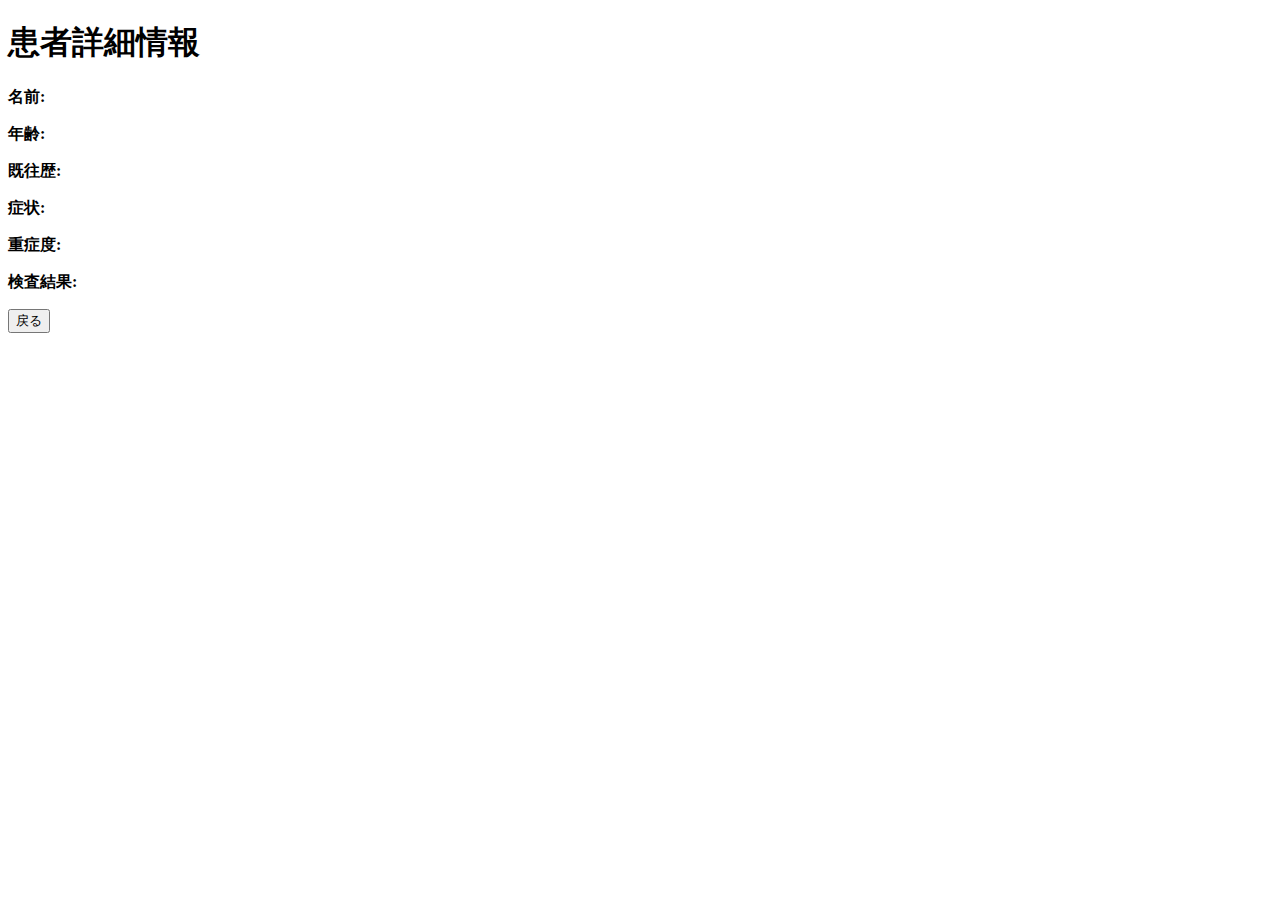
==== detail.html @ 8f949bc9 "Update file or feature description" ====
<!DOCTYPE html>
<html lang="ja">
<head>
    <meta charset="UTF-8">
    <meta name="viewport" content="width=device-width, initial-scale=1.0">
    <title>COVID-19 患者詳細情報</title>
    <link rel="stylesheet" href="detail.css">
</head>
<body>
    <div id="detail-container">
        <h1>患者詳細情報</h1>
        <div id="patient-detail">
            <p><strong>名前:</strong> <span id="detail-name"></span></p>
            <p><strong>年齢:</strong> <span id="detail-age"></span></p>
            <p><strong>既往歴:</strong> <span id="detail-conditions"></span></p>
            <p><strong>症状:</strong> <span id="detail-symptoms"></span></p>
            <p><strong>重症度:</strong> <span id="detail-severity"></span></p>
            <p><strong>検査結果:</strong> <span id="detail-tested"></span></p>
        </div>
        <button onclick="goBack()">戻る</button>
    </div>
    <script>
        // URLパラメータから患者データを取得
        const urlParams = new URLSearchParams(window.location.search);
        const name = urlParams.get('name');
        const age = urlParams.get('age');
        const conditions = urlParams.get('conditions').split(',');
        const symptoms = urlParams.get('symptoms').split(',');
        const severity = urlParams.get('severity');
        const tested = urlParams.get('tested');

        // 画面にデータを表示
        document.getElementById('detail-name').textContent = name;
        document.getElementById('detail-age').textContent = age;
        document.getElementById('detail-conditions').textContent = conditions.join(', ');
        document.getElementById('detail-symptoms').textContent = symptoms.join(', ');
        document.getElementById('detail-severity').textContent = severity;
        document.getElementById('detail-tested').textContent = tested === 'not_tested' ? '未検査' : (tested === 'tested_positive' ? '陽性' : '陰性');

        // 戻るボタンの動作
        function goBack() {
            window.history.back();
        }
    </script>
</body>
</html>
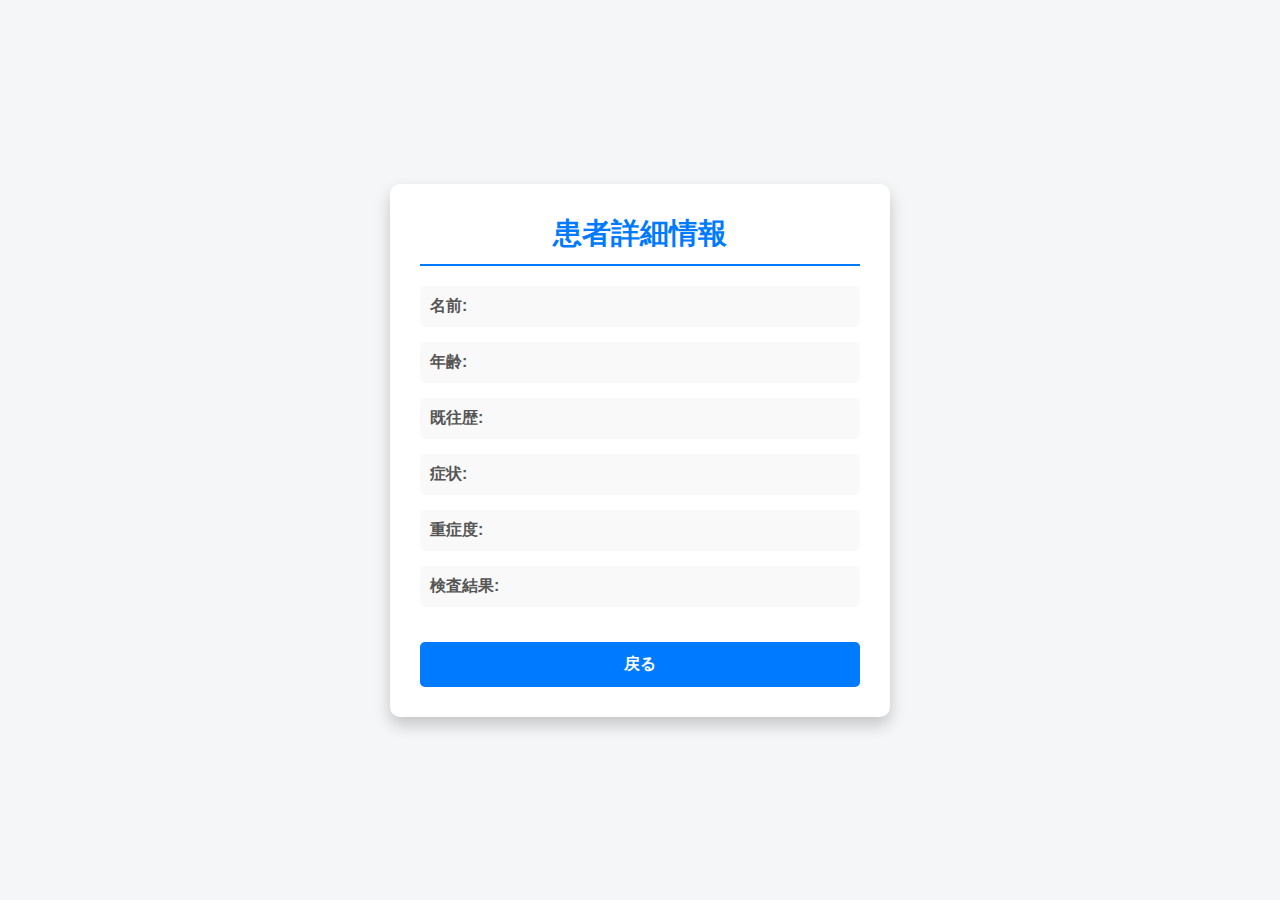
==== commit b9d6cd0c: "詳細画面編集" ====
--- a/detail.html
+++ b/detail.html
@@ -10,14 +10,26 @@
     <div id="detail-container">
         <h1>患者詳細情報</h1>
         <div id="patient-detail">
-            <p><strong>名前:</strong> <span id="detail-name"></span></p>
-            <p><strong>年齢:</strong> <span id="detail-age"></span></p>
-            <p><strong>既往歴:</strong> <span id="detail-conditions"></span></p>
-            <p><strong>症状:</strong> <span id="detail-symptoms"></span></p>
-            <p><strong>重症度:</strong> <span id="detail-severity"></span></p>
-            <p><strong>検査結果:</strong> <span id="detail-tested"></span></p>
+            <div class="detail-item">
+                <strong>名前:</strong> <span id="detail-name"></span>
+            </div>
+            <div class="detail-item">
+                <strong>年齢:</strong> <span id="detail-age"></span>
+            </div>
+            <div class="detail-item">
+                <strong>既往歴:</strong> <span id="detail-conditions"></span>
+            </div>
+            <div class="detail-item">
+                <strong>症状:</strong> <span id="detail-symptoms"></span>
+            </div>
+            <div class="detail-item">
+                <strong>重症度:</strong> <span id="detail-severity"></span>
+            </div>
+            <div class="detail-item">
+                <strong>検査結果:</strong> <span id="detail-tested"></span>
+            </div>
         </div>
-        <button onclick="goBack()">戻る</button>
+        <button onclick="goBack()" class="back-button">戻る</button>
     </div>
     <script>
         // URLパラメータから患者データを取得
@@ -29,13 +41,26 @@
         const severity = urlParams.get('severity');
         const tested = urlParams.get('tested');
 
+        // 英語の症状コードを日本語に変換するマッピング
+        const symptomTranslation = {
+            fever: "発熱",
+            cough: "咳",
+            difficulty_breathing: "呼吸困難",
+            fatigue: "倦怠感",
+            chest_pain: "胸痛"
+        };
+
+        // 症状を日本語に変換
+        const translatedSymptoms = symptoms.map(symptom => symptomTranslation[symptom] || symptom);
+
         // 画面にデータを表示
         document.getElementById('detail-name').textContent = name;
         document.getElementById('detail-age').textContent = age;
         document.getElementById('detail-conditions').textContent = conditions.join(', ');
-        document.getElementById('detail-symptoms').textContent = symptoms.join(', ');
+        document.getElementById('detail-symptoms').textContent = translatedSymptoms.join(', ');
         document.getElementById('detail-severity').textContent = severity;
-        document.getElementById('detail-tested').textContent = tested === 'not_tested' ? '未検査' : (tested === 'tested_positive' ? '陽性' : '陰性');
+        document.getElementById('detail-tested').textContent = 
+            tested === 'not_tested' ? '未検査' : (tested === 'tested_positive' ? '陽性' : '陰性');
 
         // 戻るボタンの動作
         function goBack() {
--- a/detail.css
+++ b/detail.css
@@ -0,0 +1,80 @@
+/* 基本設定 */
+* {
+    margin: 0;
+    padding: 0;
+    box-sizing: border-box;
+}
+
+body {
+    font-family: Arial, sans-serif;
+    background-color: #f4f6f8;
+    color: #333;
+    display: flex;
+    justify-content: center;
+    align-items: center;
+    min-height: 100vh;
+    margin: 0;
+}
+
+/* コンテナのスタイル */
+#detail-container {
+    width: 90%;
+    max-width: 500px;
+    background-color: #ffffff;
+    padding: 30px;
+    border-radius: 10px;
+    box-shadow: 0 8px 16px rgba(0, 0, 0, 0.2);
+    text-align: center;
+}
+
+/* タイトルスタイル */
+h1 {
+    font-size: 1.8em;
+    color: #007bff;
+    margin-bottom: 20px;
+    border-bottom: 2px solid #007bff;
+    padding-bottom: 10px;
+}
+
+/* 患者情報の詳細項目 */
+.detail-item {
+    font-size: 1em;
+    margin: 15px 0;
+    padding: 10px;
+    border-radius: 5px;
+    background-color: #f9f9f9;
+    display: flex;
+    justify-content: space-between;
+    align-items: center;
+}
+
+/* 強調表示のためのスタイル */
+.detail-item strong {
+    font-weight: bold;
+    color: #555;
+}
+
+/* 重症度を強調表示 */
+#detail-severity {
+    font-weight: bold;
+    color: #ff4d4d; /* 重症度は赤色で表示 */
+}
+
+/* 戻るボタンのスタイル */
+.back-button {
+    width: 100%;
+    padding: 12px;
+    margin-top: 20px;
+    background-color: #007bff;
+    color: white;
+    font-size: 1em;
+    font-weight: bold;
+    border: none;
+    border-radius: 5px;
+    cursor: pointer;
+    transition: background-color 0.3s ease;
+}
+
+.back-button:hover {
+    background-color: #0056b3;
+}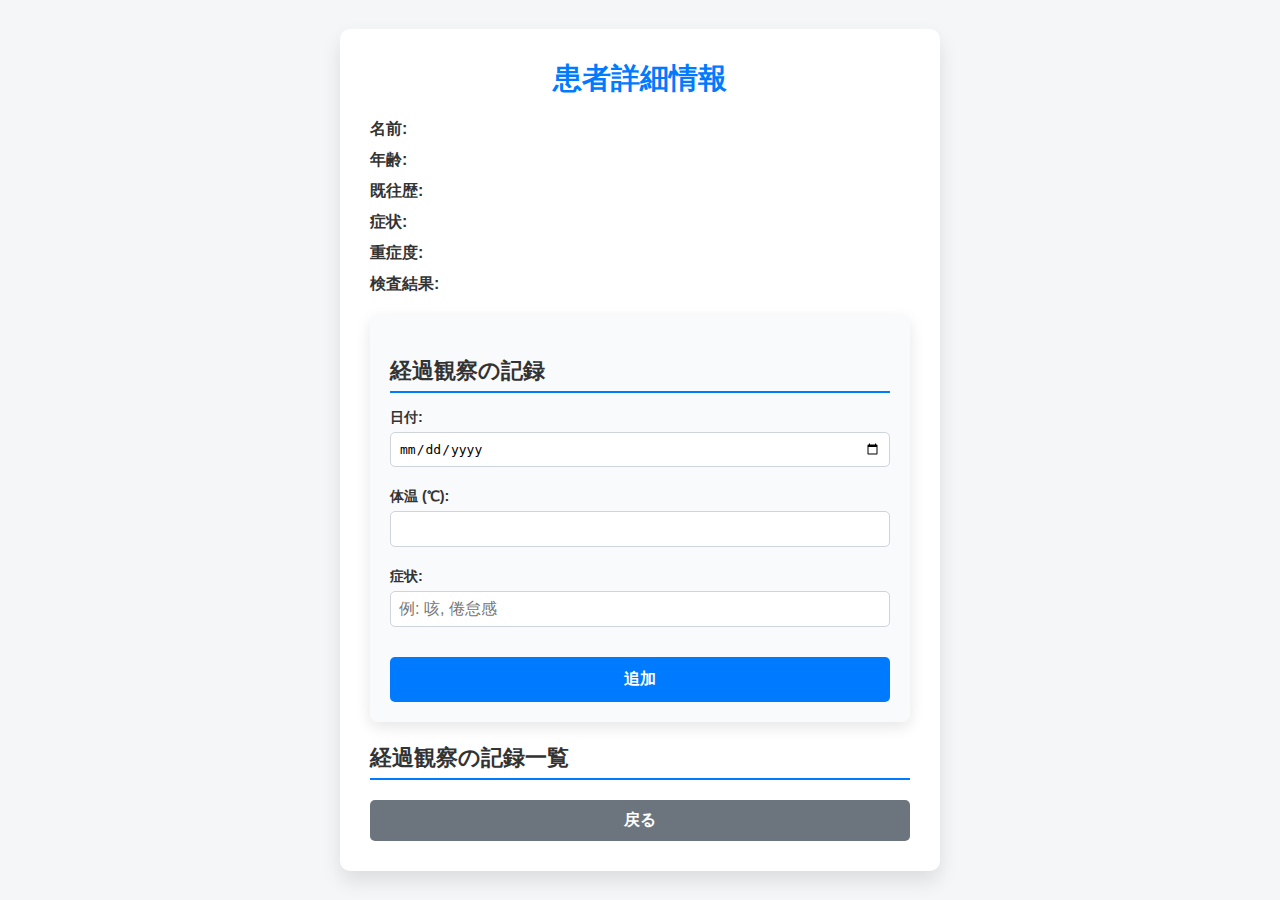
==== commit e772340d: "詳細画面の経過機能実装" ====
--- a/detail.html
+++ b/detail.html
@@ -10,62 +10,39 @@
     <div id="detail-container">
         <h1>患者詳細情報</h1>
         <div id="patient-detail">
-            <div class="detail-item">
-                <strong>名前:</strong> <span id="detail-name"></span>
-            </div>
-            <div class="detail-item">
-                <strong>年齢:</strong> <span id="detail-age"></span>
-            </div>
-            <div class="detail-item">
-                <strong>既往歴:</strong> <span id="detail-conditions"></span>
-            </div>
-            <div class="detail-item">
-                <strong>症状:</strong> <span id="detail-symptoms"></span>
-            </div>
-            <div class="detail-item">
-                <strong>重症度:</strong> <span id="detail-severity"></span>
-            </div>
-            <div class="detail-item">
-                <strong>検査結果:</strong> <span id="detail-tested"></span>
-            </div>
+            <p><strong>名前:</strong> <span id="detail-name"></span></p>
+            <p><strong>年齢:</strong> <span id="detail-age"></span></p>
+            <p><strong>既往歴:</strong> <span id="detail-conditions"></span></p>
+            <p><strong>症状:</strong> <span id="detail-symptoms"></span></p>
+            <p><strong>重症度:</strong> <span id="detail-severity"></span></p>
+            <p><strong>検査結果:</strong> <span id="detail-tested"></span></p>
         </div>
-        <button onclick="goBack()" class="back-button">戻る</button>
+        
+        <!-- 経過観察の記録フォーム -->
+        <div id="observation-form">
+            <h2>経過観察の記録</h2>
+            <label for="observation-date">日付:</label>
+            <input type="date" id="observation-date" required>
+            
+            <label for="observation-temperature">体温 (℃):</label>
+            <input type="number" id="observation-temperature" step="0.1" min="35" max="42" required>
+            
+            <label for="observation-symptom">症状:</label>
+            <input type="text" id="observation-symptom" placeholder="例: 咳, 倦怠感">
+
+            <button id="add-observation">追加</button>
+        </div>
+
+        <!-- 経過観察データの表示 -->
+        <div id="observations">
+            <h2>経過観察の記録一覧</h2>
+            <ul id="observation-list"></ul>
+        </div>
+
+        <!-- 戻るボタン -->
+        <button id="back-button">戻る</button>
     </div>
-    <script>
-        // URLパラメータから患者データを取得
-        const urlParams = new URLSearchParams(window.location.search);
-        const name = urlParams.get('name');
-        const age = urlParams.get('age');
-        const conditions = urlParams.get('conditions').split(',');
-        const symptoms = urlParams.get('symptoms').split(',');
-        const severity = urlParams.get('severity');
-        const tested = urlParams.get('tested');
 
-        // 英語の症状コードを日本語に変換するマッピング
-        const symptomTranslation = {
-            fever: "発熱",
-            cough: "咳",
-            difficulty_breathing: "呼吸困難",
-            fatigue: "倦怠感",
-            chest_pain: "胸痛"
-        };
-
-        // 症状を日本語に変換
-        const translatedSymptoms = symptoms.map(symptom => symptomTranslation[symptom] || symptom);
-
-        // 画面にデータを表示
-        document.getElementById('detail-name').textContent = name;
-        document.getElementById('detail-age').textContent = age;
-        document.getElementById('detail-conditions').textContent = conditions.join(', ');
-        document.getElementById('detail-symptoms').textContent = translatedSymptoms.join(', ');
-        document.getElementById('detail-severity').textContent = severity;
-        document.getElementById('detail-tested').textContent = 
-            tested === 'not_tested' ? '未検査' : (tested === 'tested_positive' ? '陽性' : '陰性');
-
-        // 戻るボタンの動作
-        function goBack() {
-            window.history.back();
-        }
-    </script>
+    <script src="detail.js"></script>
 </body>
 </html>--- a/detail.css
+++ b/detail.css
@@ -1,10 +1,11 @@
-/* 基本設定 */
+/* Reset */
 * {
     margin: 0;
     padding: 0;
     box-sizing: border-box;
 }
 
+/* Body Styling */
 body {
     font-family: Arial, sans-serif;
     background-color: #f4f6f8;
@@ -13,58 +14,79 @@
     justify-content: center;
     align-items: center;
     min-height: 100vh;
-    margin: 0;
+    padding: 20px;
 }
 
-/* コンテナのスタイル */
+/* Container Styling */
 #detail-container {
-    width: 90%;
-    max-width: 500px;
-    background-color: #ffffff;
+    width: 100%;
+    max-width: 600px;
+    background: #ffffff;
     padding: 30px;
     border-radius: 10px;
-    box-shadow: 0 8px 16px rgba(0, 0, 0, 0.2);
-    text-align: center;
+    box-shadow: 0 10px 20px rgba(0, 0, 0, 0.1);
 }
 
-/* タイトルスタイル */
+/* Title Styling */
 h1 {
     font-size: 1.8em;
     color: #007bff;
     margin-bottom: 20px;
-    border-bottom: 2px solid #007bff;
-    padding-bottom: 10px;
+    text-align: center;
 }
 
-/* 患者情報の詳細項目 */
-.detail-item {
-    font-size: 1em;
-    margin: 15px 0;
-    padding: 10px;
-    border-radius: 5px;
-    background-color: #f9f9f9;
-    display: flex;
-    justify-content: space-between;
-    align-items: center;
+/* Section Titles */
+h2 {
+    font-size: 1.4em;
+    color: #333;
+    margin-top: 20px;
+    margin-bottom: 15px;
+    border-bottom: 2px solid #007bff;
+    padding-bottom: 5px;
 }
 
-/* 強調表示のためのスタイル */
-.detail-item strong {
-    font-weight: bold;
+/* Patient Details Styling */
+#patient-detail p {
+    margin-bottom: 10px;
+    font-size: 1em;
     color: #555;
 }
 
-/* 重症度を強調表示 */
-#detail-severity {
+#patient-detail p strong {
     font-weight: bold;
-    color: #ff4d4d; /* 重症度は赤色で表示 */
+    color: #333;
 }
 
-/* 戻るボタンのスタイル */
-.back-button {
+/* Observation Form Styling */
+#observation-form {
+    margin-top: 20px;
+    padding: 20px;
+    background-color: #f9fafb;
+    border-radius: 8px;
+    box-shadow: 0 5px 15px rgba(0, 0, 0, 0.1);
+}
+
+#observation-form label {
+    display: block;
+    font-weight: bold;
+    color: #333;
+    margin-top: 10px;
+    font-size: 0.9em;
+}
+
+#observation-form input {
+    width: 100%;
+    padding: 8px;
+    margin-top: 5px;
+    border-radius: 5px;
+    border: 1px solid #ced4da;
+    font-size: 1em;
+    margin-bottom: 10px;
+}
+
+#observation-form button {
     width: 100%;
     padding: 12px;
-    margin-top: 20px;
     background-color: #007bff;
     color: white;
     font-size: 1em;
@@ -75,6 +97,46 @@
     transition: background-color 0.3s ease;
 }
 
-.back-button:hover {
+#observation-form button:hover {
     background-color: #0056b3;
+}
+
+/* Observations List Styling */
+#observations {
+    margin-top: 20px;
+}
+
+#observation-list {
+    list-style-type: none;
+    margin-top: 10px;
+}
+
+#observation-list li {
+    padding: 10px;
+    background-color: #f1f3f5;
+    border: 1px solid #ced4da;
+    border-radius: 5px;
+    margin-bottom: 8px;
+    font-size: 0.9em;
+}
+
+/* Back Button Styling */
+button {
+    margin-top: 20px;
+    padding: 10px 20px;
+    background-color: #6c757d;
+    color: white;
+    font-size: 1em;
+    font-weight: bold;
+    border: none;
+    border-radius: 5px;
+    cursor: pointer;
+    transition: background-color 0.3s ease;
+    display: block;
+    width: 100%;
+    text-align: center;
+}
+
+button:hover {
+    background-color: #5a6268;
 }